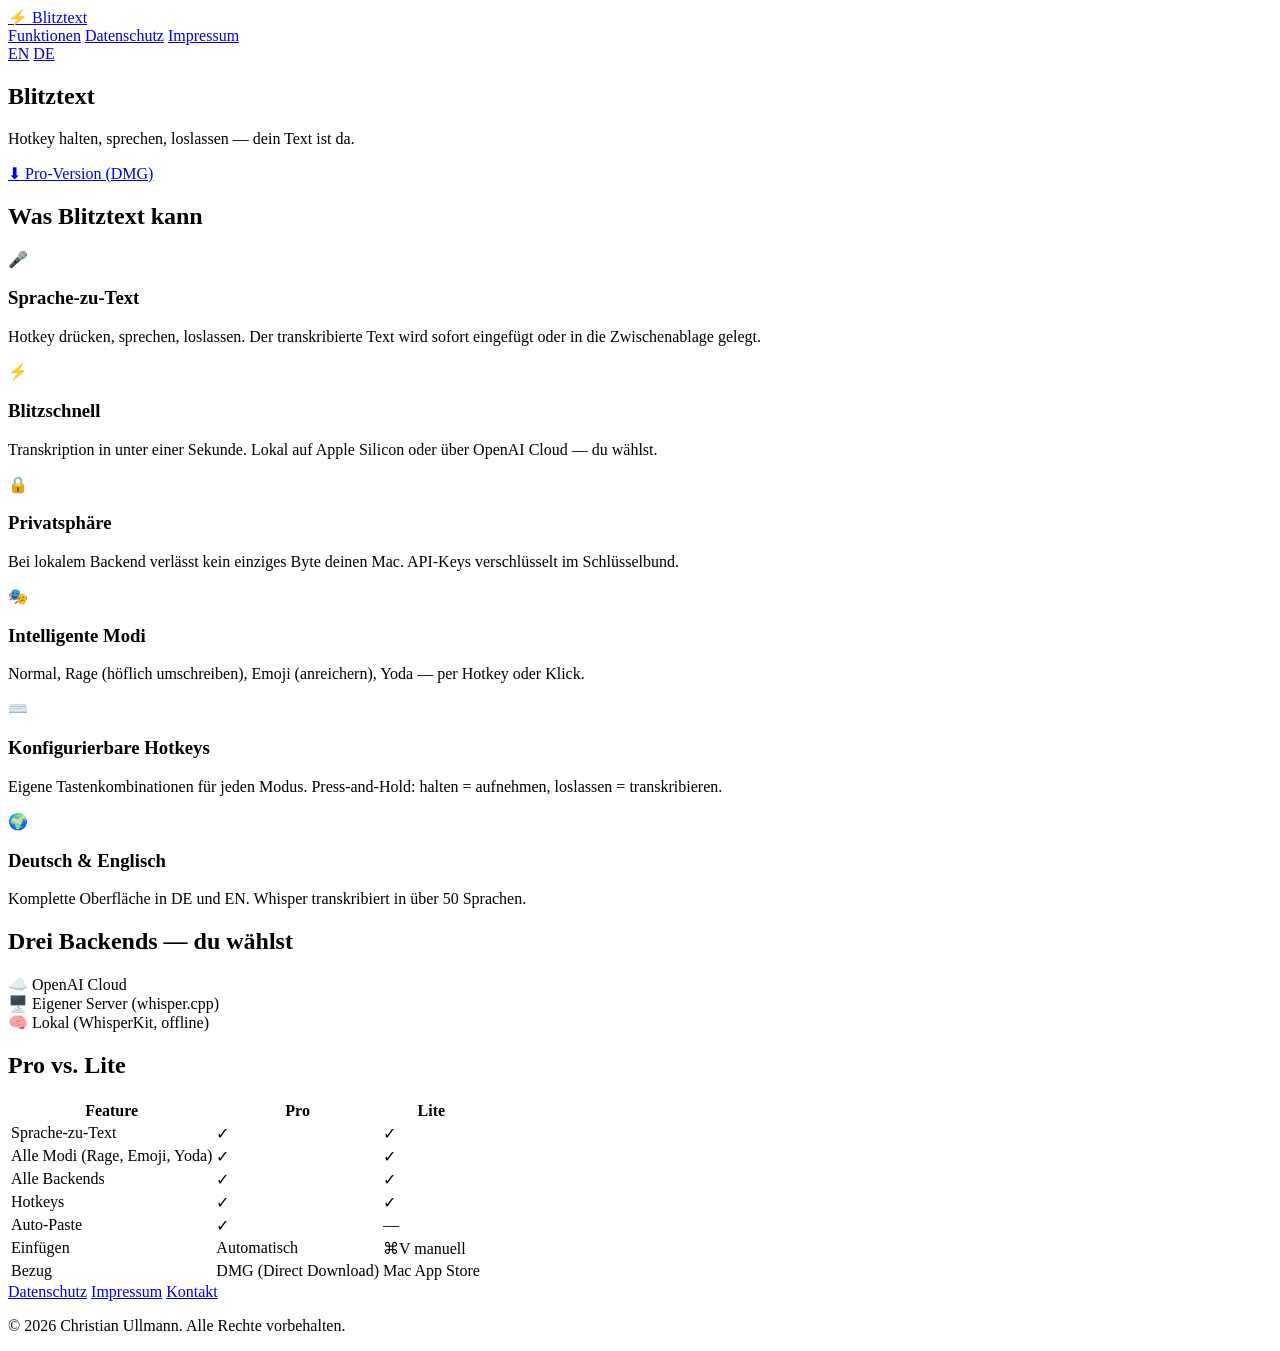
==== index.html @ e0b23c9d "Initial: Website, Privacy Policy, Impressum (DE+EN)" ====
<!doctype html>
<html lang="de">
<head>
    <meta charset="utf-8" />
    <meta name="viewport" content="width=device-width, initial-scale=1" />
    <title>Blitztext — Spracheingabe per Hotkey für macOS</title>
    <meta name="description" content="Blitztext ist eine Menüleisten-App für macOS. Hotkey halten, sprechen, loslassen — der transkribierte Text landet direkt im aktiven Fenster." />
    <meta property="og:title" content="Blitztext — Spracheingabe per Hotkey für macOS" />
    <meta property="og:description" content="Hotkey halten, sprechen, loslassen. Text landet direkt im aktiven Fenster." />
    <meta property="og:type" content="website" />
    <link rel="stylesheet" href="styles.css" />
    <link rel="alternate" hreflang="en" href="en/" />
    <link rel="alternate" hreflang="de" href="./" />
</head>
<body>
    <nav>
        <div class="container">
            <a href="./" class="logo">
                <span class="logo-icon">⚡</span>
                Blitztext
            </a>
            <div class="nav-links">
                <a href="#features">Funktionen</a>
                <a href="privacy.html">Datenschutz</a>
                <a href="impressum.html">Impressum</a>
                <div class="lang-switch">
                    <a href="en/">EN</a>
                    <a href="./" class="active">DE</a>
                </div>
            </div>
        </div>
    </nav>

    <main>
        <section class="hero">
            <div class="container">
                <h1>Blitztext</h1>
                <p class="subtitle">Hotkey halten, sprechen, loslassen — dein Text ist da.</p>
                <div class="hero-buttons">
                    <a href="https://github.com/2000teddy/blitztext/releases" target="_blank" class="btn-pro">⬇ Pro-Version (DMG)</a>
                </div>
            </div>
        </section>

        <section class="features" id="features">
            <div class="container">
                <h2 class="section-title">Was Blitztext kann</h2>
                <div class="features-grid">
                    <div class="feature-card">
                        <div class="feature-icon">🎤</div>
                        <h3>Sprache-zu-Text</h3>
                        <p>Hotkey drücken, sprechen, loslassen. Der transkribierte Text wird sofort eingefügt oder in die Zwischenablage gelegt.</p>
                    </div>
                    <div class="feature-card">
                        <div class="feature-icon">⚡</div>
                        <h3>Blitzschnell</h3>
                        <p>Transkription in unter einer Sekunde. Lokal auf Apple Silicon oder über OpenAI Cloud — du wählst.</p>
                    </div>
                    <div class="feature-card">
                        <div class="feature-icon">🔒</div>
                        <h3>Privatsphäre</h3>
                        <p>Bei lokalem Backend verlässt kein einziges Byte deinen Mac. API-Keys verschlüsselt im Schlüsselbund.</p>
                    </div>
                    <div class="feature-card">
                        <div class="feature-icon">🎭</div>
                        <h3>Intelligente Modi</h3>
                        <p>Normal, Rage (höflich umschreiben), Emoji (anreichern), Yoda — per Hotkey oder Klick.</p>
                    </div>
                    <div class="feature-card">
                        <div class="feature-icon">⌨️</div>
                        <h3>Konfigurierbare Hotkeys</h3>
                        <p>Eigene Tastenkombinationen für jeden Modus. Press-and-Hold: halten = aufnehmen, loslassen = transkribieren.</p>
                    </div>
                    <div class="feature-card">
                        <div class="feature-icon">🌍</div>
                        <h3>Deutsch &amp; Englisch</h3>
                        <p>Komplette Oberfläche in DE und EN. Whisper transkribiert in über 50 Sprachen.</p>
                    </div>
                </div>
            </div>
        </section>

        <section class="backends">
            <div class="container">
                <h2 class="section-title">Drei Backends — du wählst</h2>
                <div class="backends-list">
                    <div class="backend-item"><span>☁️ OpenAI Cloud</span></div>
                    <div class="backend-item"><span>🖥️ Eigener Server (whisper.cpp)</span></div>
                    <div class="backend-item"><span>🧠 Lokal (WhisperKit, offline)</span></div>
                </div>
            </div>
        </section>

        <section class="comparison">
            <div class="container">
                <h2 class="section-title">Pro vs. Lite</h2>
                <table>
                    <tr><th>Feature</th><th>Pro</th><th>Lite</th></tr>
                    <tr><td>Sprache-zu-Text</td><td class="check">✓</td><td class="check">✓</td></tr>
                    <tr><td>Alle Modi (Rage, Emoji, Yoda)</td><td class="check">✓</td><td class="check">✓</td></tr>
                    <tr><td>Alle Backends</td><td class="check">✓</td><td class="check">✓</td></tr>
                    <tr><td>Hotkeys</td><td class="check">✓</td><td class="check">✓</td></tr>
                    <tr><td>Auto-Paste</td><td class="check">✓</td><td class="cross">—</td></tr>
                    <tr><td>Einfügen</td><td>Automatisch</td><td>⌘V manuell</td></tr>
                    <tr><td>Bezug</td><td>DMG (Direct Download)</td><td>Mac App Store</td></tr>
                </table>
            </div>
        </section>
    </main>

    <footer>
        <div class="container">
            <div class="footer-content">
                <div class="footer-links">
                    <a href="privacy.html">Datenschutz</a>
                    <a href="impressum.html">Impressum</a>
                    <a href="mailto:axxsys@gmail.com">Kontakt</a>
                </div>
                <p class="copyright">&copy; 2026 Christian Ullmann. Alle Rechte vorbehalten.</p>
            </div>
        </div>
    </footer>
</body>
</html>
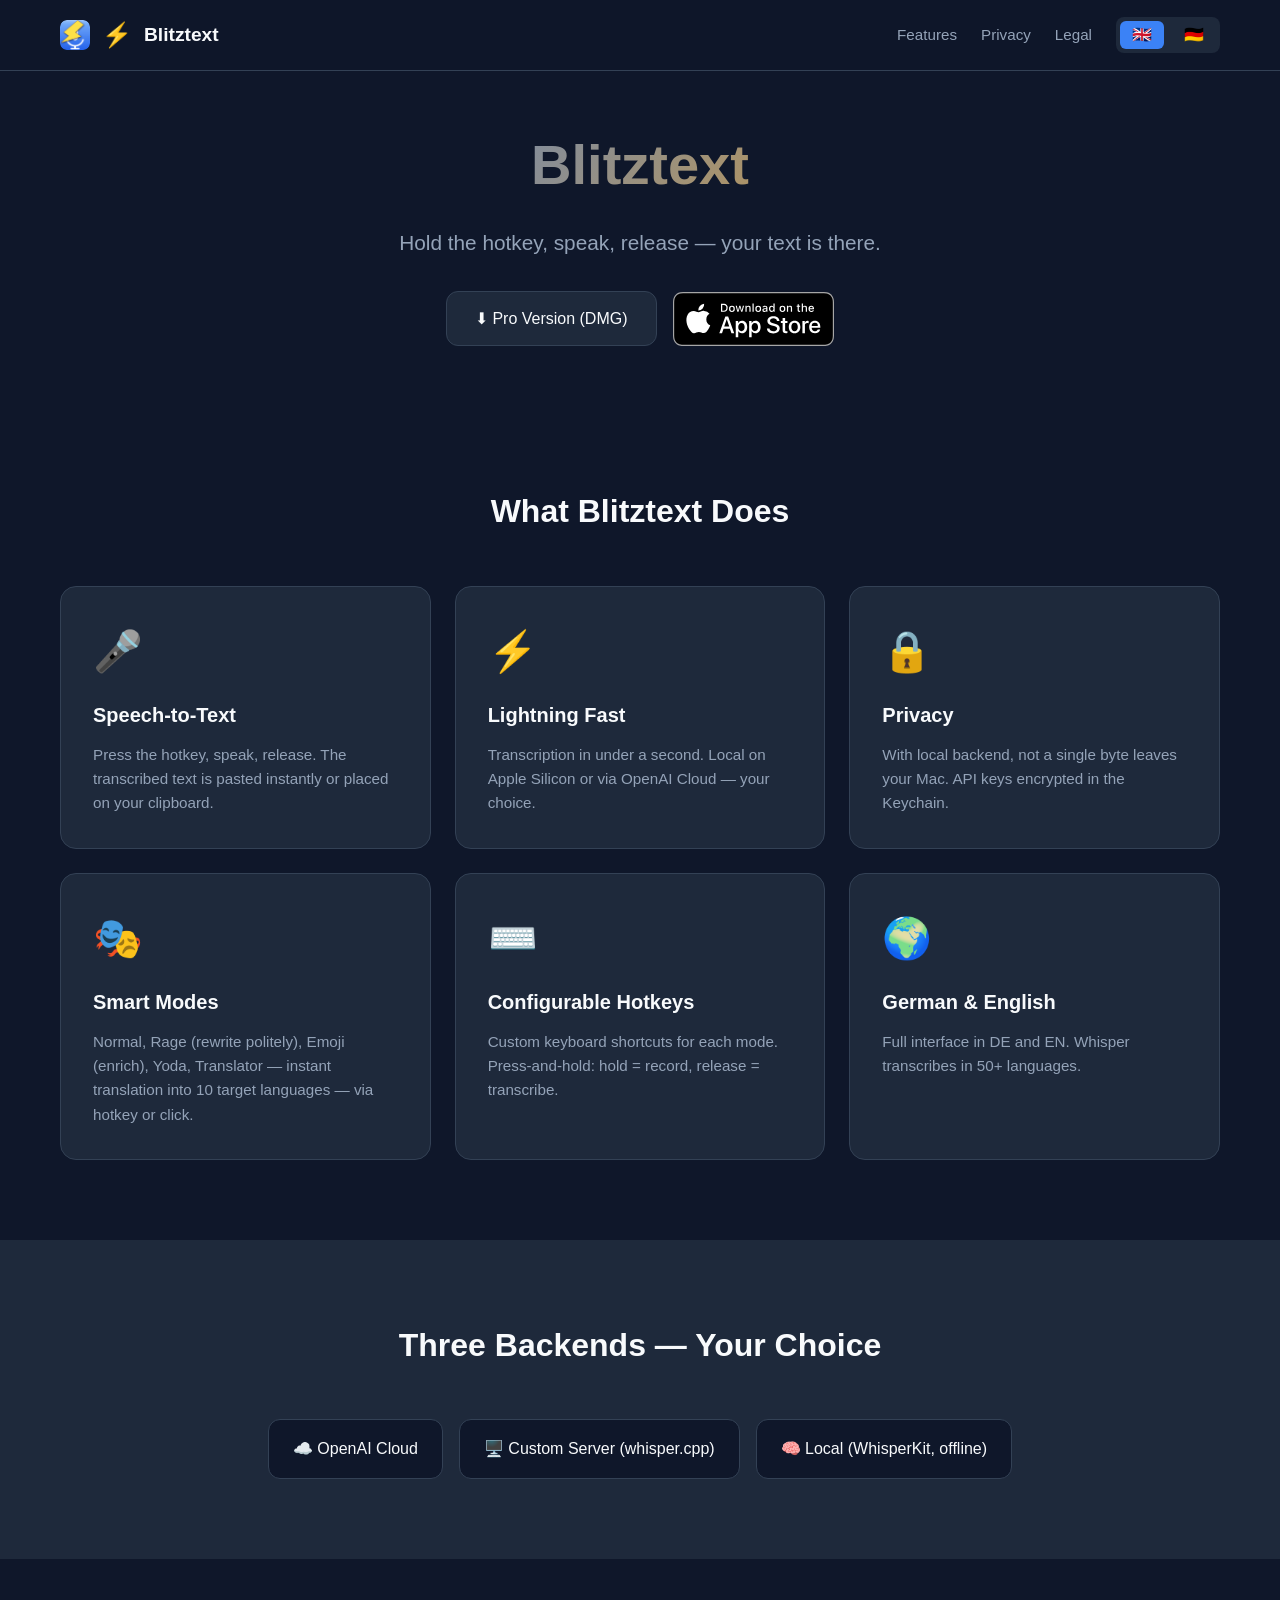
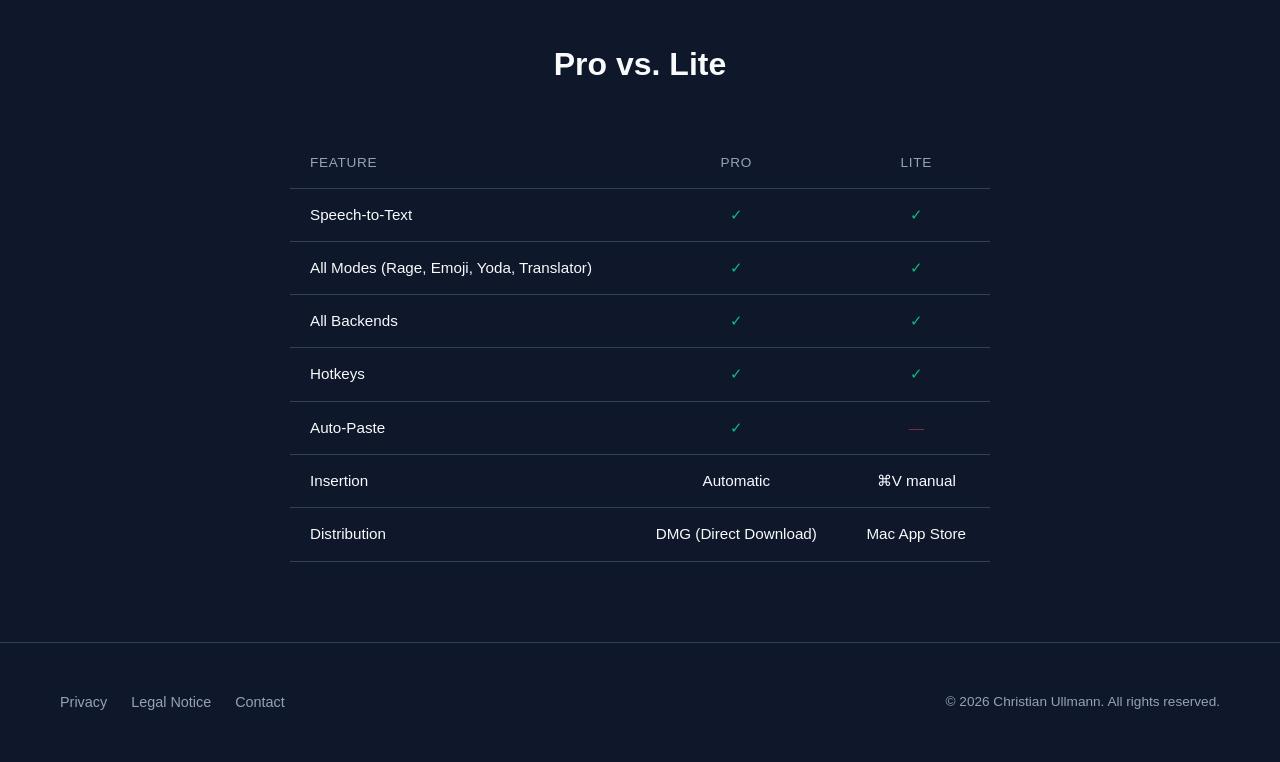
==== commit 4a0eab32: "feat: EN als Startseite, Translator-Modus, App-Icon, App Store Badge, Flaggen, Safari-Fixes W1: EN i" ====
--- a/index.html
+++ b/index.html
@@ -1,31 +1,32 @@
 <!doctype html>
-<html lang="de">
+<html lang="en">
 <head>
     <meta charset="utf-8" />
     <meta name="viewport" content="width=device-width, initial-scale=1" />
-    <title>Blitztext — Spracheingabe per Hotkey für macOS</title>
-    <meta name="description" content="Blitztext ist eine Menüleisten-App für macOS. Hotkey halten, sprechen, loslassen — der transkribierte Text landet direkt im aktiven Fenster." />
-    <meta property="og:title" content="Blitztext — Spracheingabe per Hotkey für macOS" />
-    <meta property="og:description" content="Hotkey halten, sprechen, loslassen. Text landet direkt im aktiven Fenster." />
+    <title>Blitztext — Voice Input via Hotkey for macOS</title>
+    <meta name="description" content="Blitztext is a menu bar app for macOS. Hold a hotkey, speak, release — your transcribed text appears instantly." />
+    <meta property="og:title" content="Blitztext — Voice Input via Hotkey for macOS" />
+    <meta property="og:description" content="Hold a hotkey, speak, release. Your text appears instantly." />
     <meta property="og:type" content="website" />
     <link rel="stylesheet" href="styles.css" />
-    <link rel="alternate" hreflang="en" href="en/" />
-    <link rel="alternate" hreflang="de" href="./" />
+    <link rel="alternate" hreflang="en" href="./" />
+    <link rel="alternate" hreflang="de" href="de/" />
 </head>
 <body>
     <nav>
         <div class="container">
             <a href="./" class="logo">
-                <span class="logo-icon">⚡</span>
+                <img src="blitztext-icon-1024.png" alt="Blitztext Icon" class="logo-app-icon" />
+                <span class="logo-icon">&#x26A1;</span>
                 Blitztext
             </a>
             <div class="nav-links">
-                <a href="#features">Funktionen</a>
-                <a href="privacy.html">Datenschutz</a>
-                <a href="impressum.html">Impressum</a>
+                <a href="#features">Features</a>
+                <a href="privacy.html">Privacy</a>
+                <a href="impressum.html">Legal</a>
                 <div class="lang-switch">
-                    <a href="en/">EN</a>
-                    <a href="./" class="active">DE</a>
+                    <a href="./" class="active">&#x1F1EC;&#x1F1E7;</a>
+                    <a href="de/">&#x1F1E9;&#x1F1EA;</a>
                 </div>
             </div>
         </div>
@@ -35,46 +36,49 @@
         <section class="hero">
             <div class="container">
                 <h1>Blitztext</h1>
-                <p class="subtitle">Hotkey halten, sprechen, loslassen — dein Text ist da.</p>
+                <p class="subtitle">Hold the hotkey, speak, release — your text is there.</p>
                 <div class="hero-buttons">
-                    <a href="https://github.com/2000teddy/blitztext/releases" target="_blank" class="btn-pro">⬇ Pro-Version (DMG)</a>
+                    <a href="https://github.com/2000teddy/blitztext/releases" target="_blank" class="btn-pro">&#x2B07; Pro Version (DMG)</a>
+                    <a href="#" class="btn-appstore">
+                        <img src="download-on-the-app-store.svg" alt="Download on the App Store" class="app-store-badge" />
+                    </a>
                 </div>
             </div>
         </section>
 
         <section class="features" id="features">
             <div class="container">
-                <h2 class="section-title">Was Blitztext kann</h2>
+                <h2 class="section-title">What Blitztext Does</h2>
                 <div class="features-grid">
                     <div class="feature-card">
-                        <div class="feature-icon">🎤</div>
-                        <h3>Sprache-zu-Text</h3>
-                        <p>Hotkey drücken, sprechen, loslassen. Der transkribierte Text wird sofort eingefügt oder in die Zwischenablage gelegt.</p>
+                        <div class="feature-icon">&#x1F3A4;</div>
+                        <h3>Speech-to-Text</h3>
+                        <p>Press the hotkey, speak, release. The transcribed text is pasted instantly or placed on your clipboard.</p>
                     </div>
                     <div class="feature-card">
-                        <div class="feature-icon">⚡</div>
-                        <h3>Blitzschnell</h3>
-                        <p>Transkription in unter einer Sekunde. Lokal auf Apple Silicon oder über OpenAI Cloud — du wählst.</p>
+                        <div class="feature-icon">&#x26A1;</div>
+                        <h3>Lightning Fast</h3>
+                        <p>Transcription in under a second. Local on Apple Silicon or via OpenAI Cloud — your choice.</p>
                     </div>
                     <div class="feature-card">
-                        <div class="feature-icon">🔒</div>
-                        <h3>Privatsphäre</h3>
-                        <p>Bei lokalem Backend verlässt kein einziges Byte deinen Mac. API-Keys verschlüsselt im Schlüsselbund.</p>
+                        <div class="feature-icon">&#x1F512;</div>
+                        <h3>Privacy</h3>
+                        <p>With local backend, not a single byte leaves your Mac. API keys encrypted in the Keychain.</p>
                     </div>
                     <div class="feature-card">
-                        <div class="feature-icon">🎭</div>
-                        <h3>Intelligente Modi</h3>
-                        <p>Normal, Rage (höflich umschreiben), Emoji (anreichern), Yoda — per Hotkey oder Klick.</p>
+                        <div class="feature-icon">&#x1F3AD;</div>
+                        <h3>Smart Modes</h3>
+                        <p>Normal, Rage (rewrite politely), Emoji (enrich), Yoda, Translator — instant translation into 10 target languages — via hotkey or click.</p>
                     </div>
                     <div class="feature-card">
-                        <div class="feature-icon">⌨️</div>
-                        <h3>Konfigurierbare Hotkeys</h3>
-                        <p>Eigene Tastenkombinationen für jeden Modus. Press-and-Hold: halten = aufnehmen, loslassen = transkribieren.</p>
+                        <div class="feature-icon">&#x2328;&#xFE0F;</div>
+                        <h3>Configurable Hotkeys</h3>
+                        <p>Custom keyboard shortcuts for each mode. Press-and-hold: hold = record, release = transcribe.</p>
                     </div>
                     <div class="feature-card">
-                        <div class="feature-icon">🌍</div>
-                        <h3>Deutsch &amp; Englisch</h3>
-                        <p>Komplette Oberfläche in DE und EN. Whisper transkribiert in über 50 Sprachen.</p>
+                        <div class="feature-icon">&#x1F30D;</div>
+                        <h3>German &amp; English</h3>
+                        <p>Full interface in DE and EN. Whisper transcribes in 50+ languages.</p>
                     </div>
                 </div>
             </div>
@@ -82,11 +86,11 @@
 
         <section class="backends">
             <div class="container">
-                <h2 class="section-title">Drei Backends — du wählst</h2>
+                <h2 class="section-title">Three Backends — Your Choice</h2>
                 <div class="backends-list">
-                    <div class="backend-item"><span>☁️ OpenAI Cloud</span></div>
-                    <div class="backend-item"><span>🖥️ Eigener Server (whisper.cpp)</span></div>
-                    <div class="backend-item"><span>🧠 Lokal (WhisperKit, offline)</span></div>
+                    <div class="backend-item"><span>&#x2601;&#xFE0F; OpenAI Cloud</span></div>
+                    <div class="backend-item"><span>&#x1F5A5;&#xFE0F; Custom Server (whisper.cpp)</span></div>
+                    <div class="backend-item"><span>&#x1F9E0; Local (WhisperKit, offline)</span></div>
                 </div>
             </div>
         </section>
@@ -96,13 +100,13 @@
                 <h2 class="section-title">Pro vs. Lite</h2>
                 <table>
                     <tr><th>Feature</th><th>Pro</th><th>Lite</th></tr>
-                    <tr><td>Sprache-zu-Text</td><td class="check">✓</td><td class="check">✓</td></tr>
-                    <tr><td>Alle Modi (Rage, Emoji, Yoda)</td><td class="check">✓</td><td class="check">✓</td></tr>
-                    <tr><td>Alle Backends</td><td class="check">✓</td><td class="check">✓</td></tr>
-                    <tr><td>Hotkeys</td><td class="check">✓</td><td class="check">✓</td></tr>
-                    <tr><td>Auto-Paste</td><td class="check">✓</td><td class="cross">—</td></tr>
-                    <tr><td>Einfügen</td><td>Automatisch</td><td>⌘V manuell</td></tr>
-                    <tr><td>Bezug</td><td>DMG (Direct Download)</td><td>Mac App Store</td></tr>
+                    <tr><td>Speech-to-Text</td><td class="check">&#x2713;</td><td class="check">&#x2713;</td></tr>
+                    <tr><td>All Modes (Rage, Emoji, Yoda, Translator)</td><td class="check">&#x2713;</td><td class="check">&#x2713;</td></tr>
+                    <tr><td>All Backends</td><td class="check">&#x2713;</td><td class="check">&#x2713;</td></tr>
+                    <tr><td>Hotkeys</td><td class="check">&#x2713;</td><td class="check">&#x2713;</td></tr>
+                    <tr><td>Auto-Paste</td><td class="check">&#x2713;</td><td class="cross">—</td></tr>
+                    <tr><td>Insertion</td><td>Automatic</td><td>&#x2318;V manual</td></tr>
+                    <tr><td>Distribution</td><td>DMG (Direct Download)</td><td>Mac App Store</td></tr>
                 </table>
             </div>
         </section>
@@ -112,11 +116,11 @@
         <div class="container">
             <div class="footer-content">
                 <div class="footer-links">
-                    <a href="privacy.html">Datenschutz</a>
-                    <a href="impressum.html">Impressum</a>
-                    <a href="mailto:axxsys@gmail.com">Kontakt</a>
+                    <a href="privacy.html">Privacy</a>
+                    <a href="impressum.html">Legal Notice</a>
+                    <a href="mailto:axxsys@gmail.com">Contact</a>
                 </div>
-                <p class="copyright">&copy; 2026 Christian Ullmann. Alle Rechte vorbehalten.</p>
+                <p class="copyright">&copy; 2026 Christian Ullmann. All rights reserved.</p>
             </div>
         </div>
     </footer>
--- a/styles.css
+++ b/styles.css
@@ -0,0 +1,611 @@
+/* Blitztext — Website Styles */
+
+:root {
+    --primary-color: #3b82f6;
+    --primary-dark: #2563eb;
+    --secondary-color: #f59e0b;
+    --background: #0f172a;
+    --surface: #1e293b;
+    --surface-light: #334155;
+    --text-primary: #f8fafc;
+    --text-secondary: #94a3b8;
+    --accent-green: #10b981;
+    --accent-red: #ef4444;
+}
+
+* {
+    margin: 0;
+    padding: 0;
+    box-sizing: border-box;
+}
+
+body {
+    font-family: -apple-system, BlinkMacSystemFont, 'SF Pro Display', 'Segoe UI', Roboto, sans-serif;
+    background: var(--background);
+    color: var(--text-primary);
+    line-height: 1.6;
+}
+
+.container {
+    max-width: 1200px;
+    margin: 0 auto;
+    padding: 0 20px;
+}
+
+/* Navigation */
+nav {
+    background: rgba(15, 23, 42, 0.95);
+    -webkit-backdrop-filter: blur(10px);
+    backdrop-filter: blur(10px);
+    position: fixed;
+    top: 0;
+    left: 0;
+    right: 0;
+    z-index: 100;
+    border-bottom: 1px solid var(--surface-light);
+}
+
+nav .container {
+    display: -webkit-flex;
+    display: flex;
+    -webkit-justify-content: space-between;
+    justify-content: space-between;
+    -webkit-align-items: center;
+    align-items: center;
+    padding: 16px 20px;
+}
+
+.logo {
+    display: -webkit-flex;
+    display: flex;
+    -webkit-align-items: center;
+    align-items: center;
+    gap: 12px;
+    text-decoration: none;
+    color: var(--text-primary);
+    font-weight: 600;
+    font-size: 1.2rem;
+}
+
+.logo-app-icon {
+    width: 30px;
+    height: 30px;
+    border-radius: 7px;
+    object-fit: cover;
+}
+
+.logo-icon {
+    font-size: 1.5rem;
+}
+
+.nav-links {
+    display: -webkit-flex;
+    display: flex;
+    gap: 24px;
+    -webkit-align-items: center;
+    align-items: center;
+}
+
+.nav-links a {
+    color: var(--text-secondary);
+    text-decoration: none;
+    -webkit-transition: color 0.2s;
+    transition: color 0.2s;
+    font-size: 0.95rem;
+}
+
+.nav-links a:hover {
+    color: var(--primary-color);
+}
+
+.lang-switch {
+    display: -webkit-flex;
+    display: flex;
+    gap: 8px;
+    padding: 4px;
+    background: var(--surface);
+    border-radius: 8px;
+}
+
+.lang-switch a {
+    padding: 6px 12px;
+    border-radius: 6px;
+    font-size: 1rem;
+    line-height: 1;
+}
+
+.lang-switch a.active {
+    background: var(--primary-color);
+    color: white;
+}
+
+/* Hero Section */
+.hero {
+    padding: 120px 0 60px;
+    text-align: center;
+}
+
+.hero-banner {
+    width: 100%;
+    max-width: 900px;
+    border-radius: 20px;
+    box-shadow: 0 25px 50px rgba(0, 0, 0, 0.5);
+    margin-bottom: 40px;
+}
+
+.hero h1 {
+    font-size: 3.5rem;
+    font-weight: 700;
+    margin-bottom: 16px;
+    background: -webkit-linear-gradient(135deg, var(--primary-color), var(--secondary-color));
+    background: linear-gradient(135deg, var(--primary-color), var(--secondary-color));
+    -webkit-background-clip: text;
+    -webkit-text-fill-color: transparent;
+    background-clip: text;
+}
+
+.hero .subtitle {
+    font-size: 1.3rem;
+    color: var(--text-secondary);
+    max-width: 600px;
+    margin: 0 auto 32px;
+}
+
+.hero-buttons {
+    display: -webkit-flex;
+    display: flex;
+    -webkit-justify-content: center;
+    justify-content: center;
+    gap: 16px;
+    -webkit-flex-wrap: wrap;
+    flex-wrap: wrap;
+    -webkit-align-items: center;
+    align-items: center;
+}
+
+.app-store-badge {
+    height: 54px;
+    -webkit-transition: -webkit-transform 0.2s;
+    transition: transform 0.2s;
+}
+
+.btn-appstore {
+    display: -webkit-inline-flex;
+    display: inline-flex;
+    -webkit-align-items: center;
+    align-items: center;
+    text-decoration: none;
+}
+
+.btn-appstore:hover .app-store-badge {
+    -webkit-transform: scale(1.05);
+    transform: scale(1.05);
+}
+
+.btn-pro {
+    display: -webkit-inline-flex;
+    display: inline-flex;
+    -webkit-align-items: center;
+    align-items: center;
+    gap: 8px;
+    padding: 14px 28px;
+    background: var(--surface);
+    color: var(--text-primary);
+    text-decoration: none;
+    border-radius: 12px;
+    border: 1px solid var(--surface-light);
+    font-size: 1rem;
+    font-weight: 500;
+    -webkit-transition: -webkit-transform 0.2s, background 0.2s;
+    transition: transform 0.2s, background 0.2s;
+}
+
+.btn-pro:hover {
+    -webkit-transform: scale(1.05);
+    transform: scale(1.05);
+    background: var(--surface-light);
+}
+
+/* Features Section */
+.features {
+    padding: 80px 0;
+}
+
+.section-title {
+    text-align: center;
+    font-size: 2rem;
+    margin-bottom: 48px;
+}
+
+.features-grid {
+    display: -ms-grid;
+    display: grid;
+    grid-template-columns: repeat(auto-fit, minmax(280px, 1fr));
+    gap: 24px;
+}
+
+.feature-card {
+    background: var(--surface);
+    border-radius: 16px;
+    padding: 32px;
+    border: 1px solid var(--surface-light);
+    -webkit-transition: -webkit-transform 0.2s, box-shadow 0.2s;
+    transition: transform 0.2s, box-shadow 0.2s;
+}
+
+.feature-card:hover {
+    -webkit-transform: translateY(-4px);
+    transform: translateY(-4px);
+    box-shadow: 0 12px 40px rgba(0, 0, 0, 0.3);
+}
+
+.feature-icon {
+    font-size: 2.5rem;
+    margin-bottom: 16px;
+}
+
+.feature-card h3 {
+    font-size: 1.25rem;
+    margin-bottom: 12px;
+}
+
+.feature-card p {
+    color: var(--text-secondary);
+    font-size: 0.95rem;
+}
+
+/* Backends Section */
+.backends {
+    padding: 80px 0;
+    background: var(--surface);
+}
+
+.backends-list {
+    display: -webkit-flex;
+    display: flex;
+    -webkit-flex-wrap: wrap;
+    flex-wrap: wrap;
+    -webkit-justify-content: center;
+    justify-content: center;
+    gap: 16px;
+    margin-top: 32px;
+}
+
+.backend-item {
+    background: var(--background);
+    border-radius: 12px;
+    padding: 16px 24px;
+    border: 1px solid var(--surface-light);
+    font-size: 1rem;
+}
+
+.backends-grid {
+    display: -ms-grid;
+    display: grid;
+    grid-template-columns: repeat(auto-fit, minmax(300px, 1fr));
+    gap: 24px;
+    margin-top: 32px;
+}
+
+.backend-card {
+    background: var(--background);
+    border-radius: 16px;
+    padding: 32px;
+    border: 1px solid var(--surface-light);
+}
+
+.backend-card h3 {
+    font-size: 1.2rem;
+    margin-bottom: 12px;
+}
+
+.backend-card p {
+    color: var(--text-secondary);
+    font-size: 0.95rem;
+}
+
+.badge {
+    display: inline-block;
+    padding: 4px 10px;
+    border-radius: 6px;
+    font-size: 0.75rem;
+    font-weight: 600;
+    margin-bottom: 12px;
+}
+
+.badge-cloud { background: rgba(59, 130, 246, 0.2); color: var(--primary-color); }
+.badge-local { background: rgba(16, 185, 129, 0.2); color: var(--accent-green); }
+.badge-custom { background: rgba(245, 158, 11, 0.2); color: var(--secondary-color); }
+
+/* Comparison Section */
+.comparison {
+    padding: 80px 0;
+}
+
+.comparison table,
+table {
+    max-width: 700px;
+    margin: 32px auto 0;
+    border-collapse: collapse;
+    width: 100%;
+}
+
+.comparison th,
+.comparison td {
+    padding: 14px 20px;
+    text-align: left;
+    border-bottom: 1px solid var(--surface-light);
+    font-size: 0.95rem;
+}
+
+.comparison th {
+    color: var(--text-secondary);
+    font-weight: 400;
+    font-size: 0.85rem;
+    text-transform: uppercase;
+    letter-spacing: 0.05em;
+}
+
+.comparison td:nth-child(2),
+.comparison td:nth-child(3) {
+    text-align: center;
+}
+
+.comparison th:nth-child(2),
+.comparison th:nth-child(3) {
+    text-align: center;
+}
+
+.comparison-table {
+    max-width: 700px;
+    margin: 32px auto 0;
+    border-collapse: collapse;
+    width: 100%;
+}
+
+.comparison-table th,
+.comparison-table td {
+    padding: 14px 20px;
+    text-align: left;
+    border-bottom: 1px solid var(--surface-light);
+    font-size: 0.95rem;
+}
+
+.comparison-table th {
+    color: var(--text-secondary);
+    font-weight: 400;
+    font-size: 0.85rem;
+    text-transform: uppercase;
+    letter-spacing: 0.05em;
+}
+
+.comparison-table td:nth-child(2),
+.comparison-table td:nth-child(3) {
+    text-align: center;
+}
+
+.comparison-table th:nth-child(2),
+.comparison-table th:nth-child(3) {
+    text-align: center;
+}
+
+.check { color: var(--accent-green); }
+.cross { color: var(--accent-red); opacity: 0.5; }
+
+/* Footer */
+footer {
+    padding: 48px 0;
+    border-top: 1px solid var(--surface-light);
+}
+
+.footer-content {
+    display: -webkit-flex;
+    display: flex;
+    -webkit-justify-content: space-between;
+    justify-content: space-between;
+    -webkit-align-items: center;
+    align-items: center;
+    -webkit-flex-wrap: wrap;
+    flex-wrap: wrap;
+    gap: 24px;
+}
+
+.footer-links {
+    display: -webkit-flex;
+    display: flex;
+    gap: 24px;
+}
+
+.footer-links a {
+    color: var(--text-secondary);
+    text-decoration: none;
+    font-size: 0.9rem;
+    -webkit-transition: color 0.2s;
+    transition: color 0.2s;
+}
+
+.footer-links a:hover {
+    color: var(--primary-color);
+}
+
+.copyright {
+    color: var(--text-secondary);
+    font-size: 0.85rem;
+}
+
+/* Policy / Impressum Page */
+.policy-page {
+    padding: 120px 0 60px;
+    max-width: 800px;
+    margin: 0 auto;
+}
+
+.policy-page h1 {
+    font-size: 2.5rem;
+    margin-bottom: 16px;
+}
+
+.policy-page .last-updated {
+    color: var(--text-secondary);
+    margin-bottom: 48px;
+}
+
+.policy-page h2 {
+    font-size: 1.5rem;
+    margin-top: 40px;
+    margin-bottom: 16px;
+    color: var(--primary-color);
+}
+
+.policy-page h3 {
+    font-size: 1.15rem;
+    margin-top: 28px;
+    margin-bottom: 12px;
+}
+
+.policy-page p,
+.policy-page li {
+    color: var(--text-secondary);
+    margin-bottom: 16px;
+}
+
+.policy-page ul {
+    padding-left: 24px;
+    margin-bottom: 24px;
+}
+
+.policy-page li {
+    margin-bottom: 8px;
+}
+
+.policy-page a {
+    color: var(--primary-color);
+}
+
+.policy-page strong {
+    color: var(--text-primary);
+}
+
+.policy-page blockquote {
+    background: var(--surface);
+    border-left: 3px solid var(--secondary-color);
+    border-radius: 0 12px 12px 0;
+    padding: 16px 20px;
+    margin: 24px 0;
+    font-size: 0.9rem;
+    color: var(--text-secondary);
+}
+
+.policy-page table {
+    width: 100%;
+    border-collapse: collapse;
+    margin: 16px 0 24px;
+}
+
+.policy-page th,
+.policy-page td {
+    padding: 10px 14px;
+    text-align: left;
+    border: 1px solid var(--surface-light);
+    font-size: 0.9rem;
+    color: var(--text-secondary);
+}
+
+.policy-page th {
+    background: var(--surface);
+    color: var(--text-primary);
+    font-weight: 600;
+    white-space: nowrap;
+    width: 160px;
+}
+
+.notice-box {
+    background: var(--surface);
+    border-left: 3px solid var(--secondary-color);
+    border-radius: 0 12px 12px 0;
+    padding: 16px 20px;
+    margin: 24px 0;
+    font-size: 0.9rem;
+    color: var(--text-secondary);
+}
+
+.notice-box strong {
+    color: var(--secondary-color);
+}
+
+.contact-box {
+    background: var(--surface);
+    border-radius: 12px;
+    padding: 24px;
+    margin-top: 32px;
+    border: 1px solid var(--surface-light);
+}
+
+.contact-box a {
+    color: var(--primary-color);
+}
+
+.back-link {
+    display: inline-block;
+    margin-top: 40px;
+    color: var(--primary-color);
+    text-decoration: none;
+    font-size: 0.95rem;
+}
+
+.back-link:hover {
+    text-decoration: underline;
+}
+
+/* Responsive */
+@media (max-width: 768px) {
+    .hero h1 {
+        font-size: 2rem;
+    }
+
+    .hero .subtitle {
+        font-size: 1.1rem;
+    }
+
+    nav .container {
+        -webkit-flex-direction: column;
+        flex-direction: column;
+        gap: 16px;
+    }
+
+    .nav-links {
+        -webkit-flex-wrap: wrap;
+        flex-wrap: wrap;
+        -webkit-justify-content: center;
+        justify-content: center;
+    }
+
+    .footer-content {
+        -webkit-flex-direction: column;
+        flex-direction: column;
+        text-align: center;
+    }
+
+    .footer-links {
+        -webkit-flex-wrap: wrap;
+        flex-wrap: wrap;
+        -webkit-justify-content: center;
+        justify-content: center;
+    }
+
+    .hero-buttons {
+        -webkit-flex-direction: column;
+        flex-direction: column;
+        -webkit-align-items: center;
+        align-items: center;
+    }
+
+    .comparison-table {
+        font-size: 0.85rem;
+    }
+
+    .comparison-table th,
+    .comparison-table td {
+        padding: 10px 12px;
+    }
+}
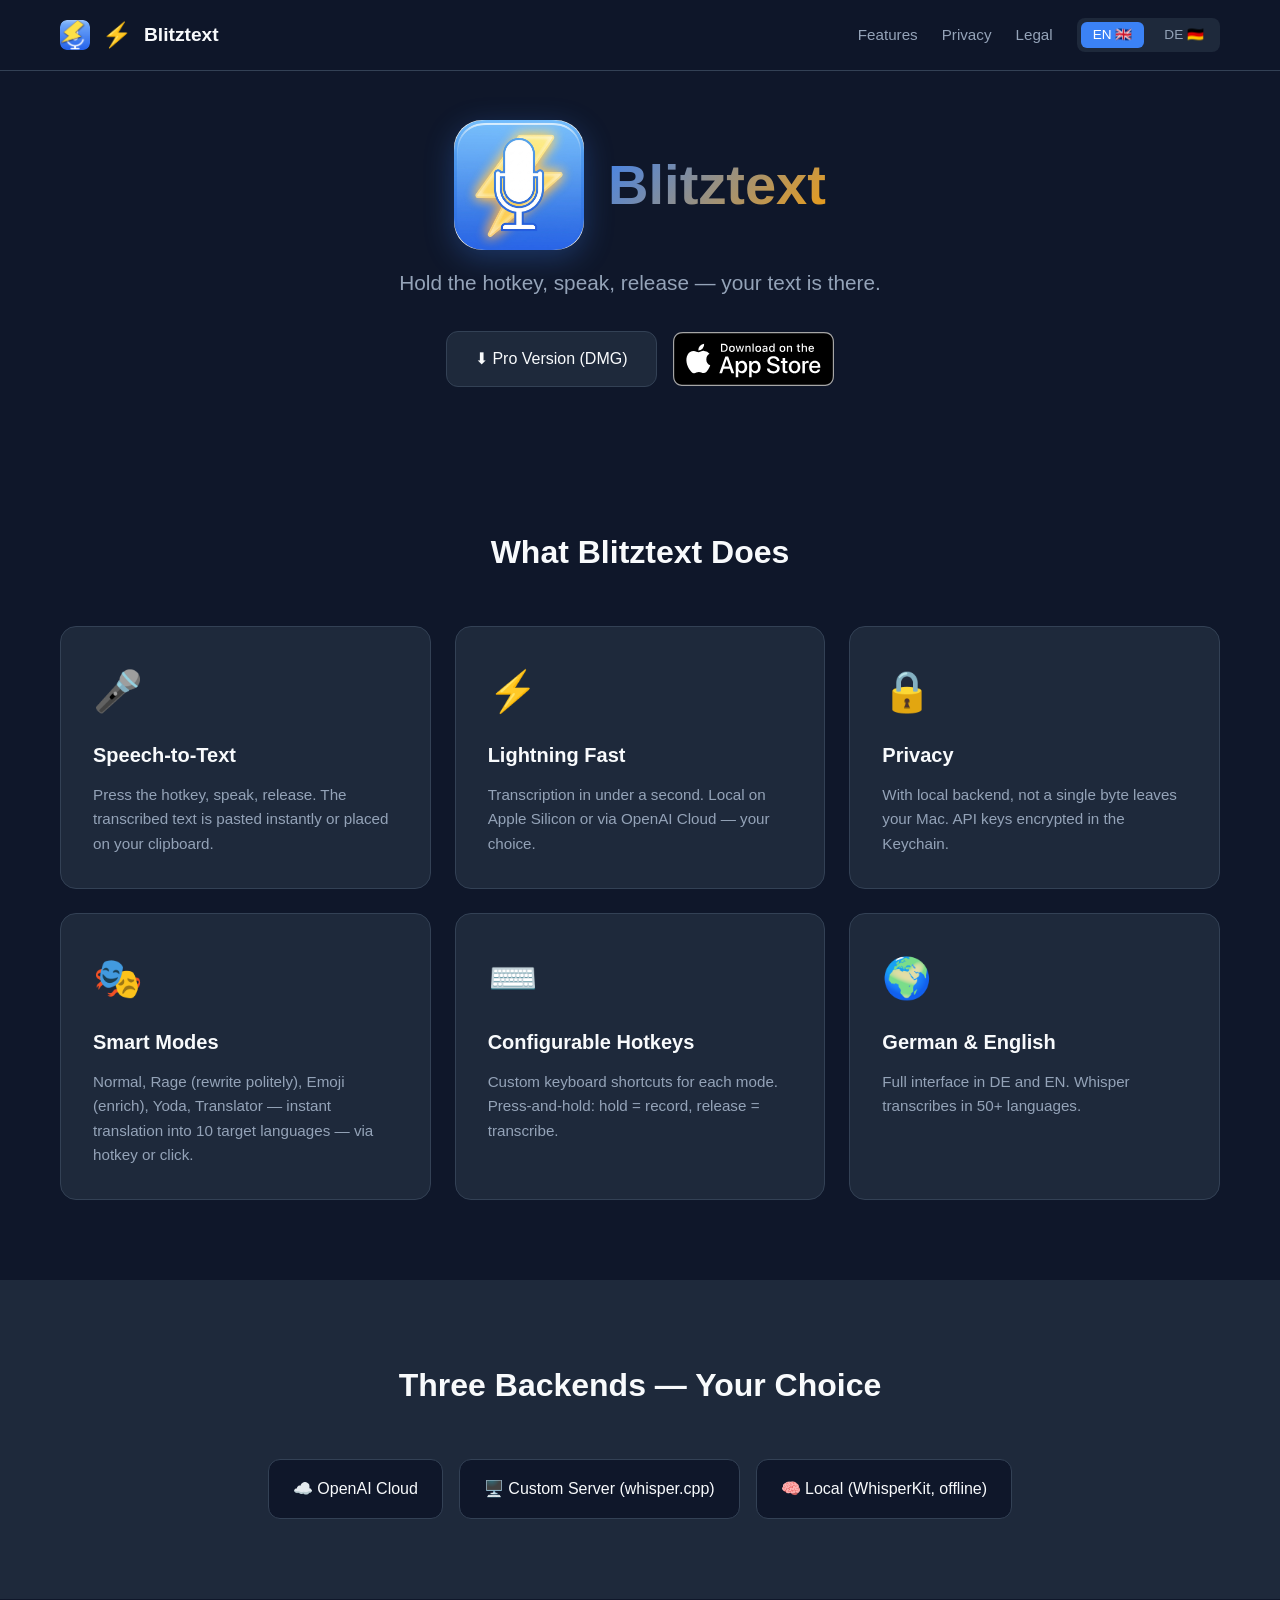
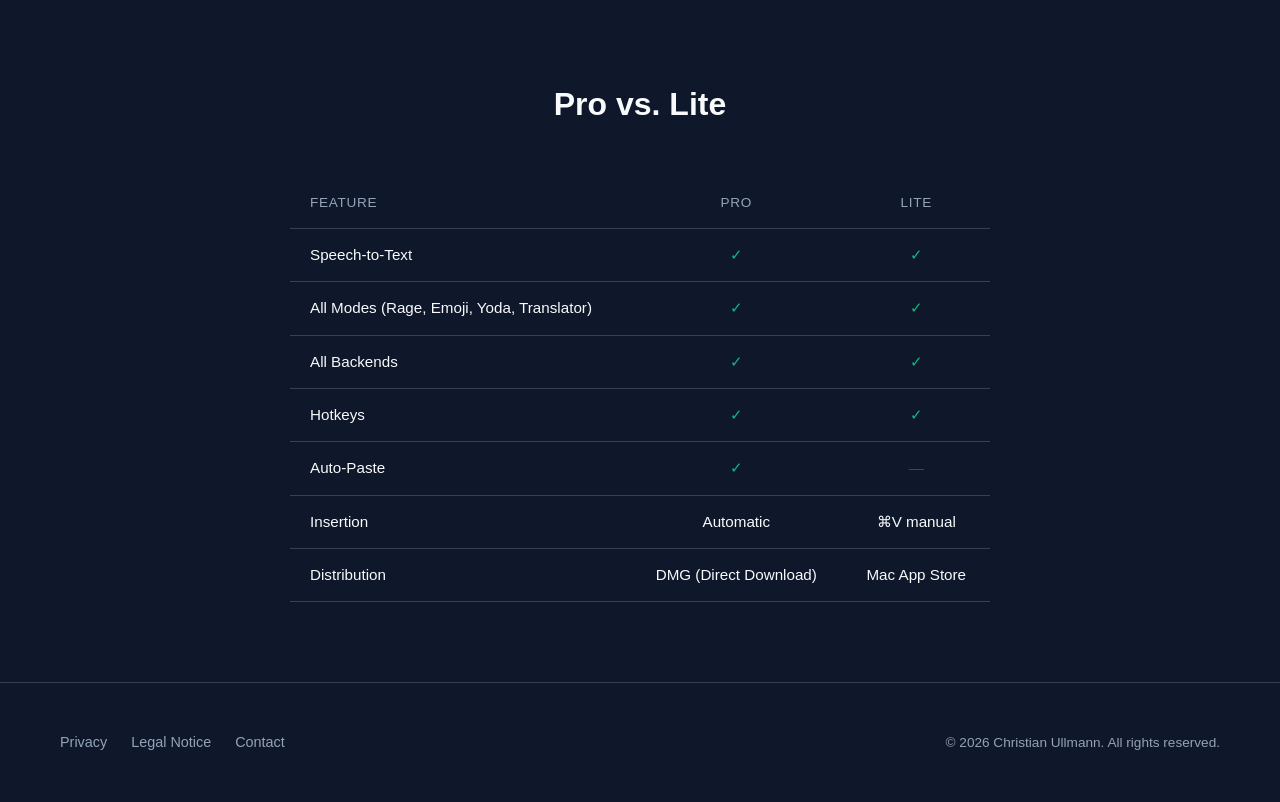
==== commit c9daff63: "feat: Hero App-Icon + Sprachwechsel verbessert - App-Icon (blitztext-app-icon.png) vor der Hero-Uebe" ====
--- a/index.html
+++ b/index.html
@@ -25,8 +25,8 @@
                 <a href="privacy.html">Privacy</a>
                 <a href="impressum.html">Legal</a>
                 <div class="lang-switch">
-                    <a href="./" class="active">&#x1F1EC;&#x1F1E7;</a>
-                    <a href="de/">&#x1F1E9;&#x1F1EA;</a>
+                    <a href="./" class="active">EN &#x1F1EC;&#x1F1E7;</a>
+                    <a href="de/">DE &#x1F1E9;&#x1F1EA;</a>
                 </div>
             </div>
         </div>
@@ -35,7 +35,10 @@
     <main>
         <section class="hero">
             <div class="container">
-                <h1>Blitztext</h1>
+                <div class="hero-title-row">
+                    <img src="blitztext-app-icon.png" alt="Blitztext App Icon" class="hero-app-icon" />
+                    <h1>Blitztext</h1>
+                </div>
                 <p class="subtitle">Hold the hotkey, speak, release — your text is there.</p>
                 <div class="hero-buttons">
                     <a href="https://github.com/2000teddy/blitztext/releases" target="_blank" class="btn-pro">&#x2B07; Pro Version (DMG)</a>
--- a/styles.css
+++ b/styles.css
@@ -110,8 +110,18 @@
 .lang-switch a {
     padding: 6px 12px;
     border-radius: 6px;
-    font-size: 1rem;
+    font-size: 0.85rem;
+    font-weight: 500;
     line-height: 1;
+    white-space: nowrap;
+    color: var(--text-secondary);
+    -webkit-transition: background 0.2s, color 0.2s;
+    transition: background 0.2s, color 0.2s;
+}
+
+.lang-switch a:hover {
+    background: var(--surface-light);
+    color: var(--text-primary);
 }
 
 .lang-switch a.active {
@@ -123,6 +133,26 @@
 .hero {
     padding: 120px 0 60px;
     text-align: center;
+}
+
+.hero-title-row {
+    display: -webkit-flex;
+    display: flex;
+    -webkit-align-items: center;
+    align-items: center;
+    -webkit-justify-content: center;
+    justify-content: center;
+    gap: 24px;
+    margin-bottom: 16px;
+}
+
+.hero-app-icon {
+    width: 130px;
+    height: 130px;
+    border-radius: 28px;
+    object-fit: cover;
+    flex-shrink: 0;
+    box-shadow: 0 8px 30px rgba(59, 130, 246, 0.3);
 }
 
 .hero-banner {
@@ -136,7 +166,7 @@
 .hero h1 {
     font-size: 3.5rem;
     font-weight: 700;
-    margin-bottom: 16px;
+    margin-bottom: 0;
     background: -webkit-linear-gradient(135deg, var(--primary-color), var(--secondary-color));
     background: linear-gradient(135deg, var(--primary-color), var(--secondary-color));
     -webkit-background-clip: text;
@@ -559,6 +589,18 @@
 
 /* Responsive */
 @media (max-width: 768px) {
+    .hero-title-row {
+        -webkit-flex-direction: column;
+        flex-direction: column;
+        gap: 16px;
+    }
+
+    .hero-app-icon {
+        width: 100px;
+        height: 100px;
+        border-radius: 22px;
+    }
+
     .hero h1 {
         font-size: 2rem;
     }
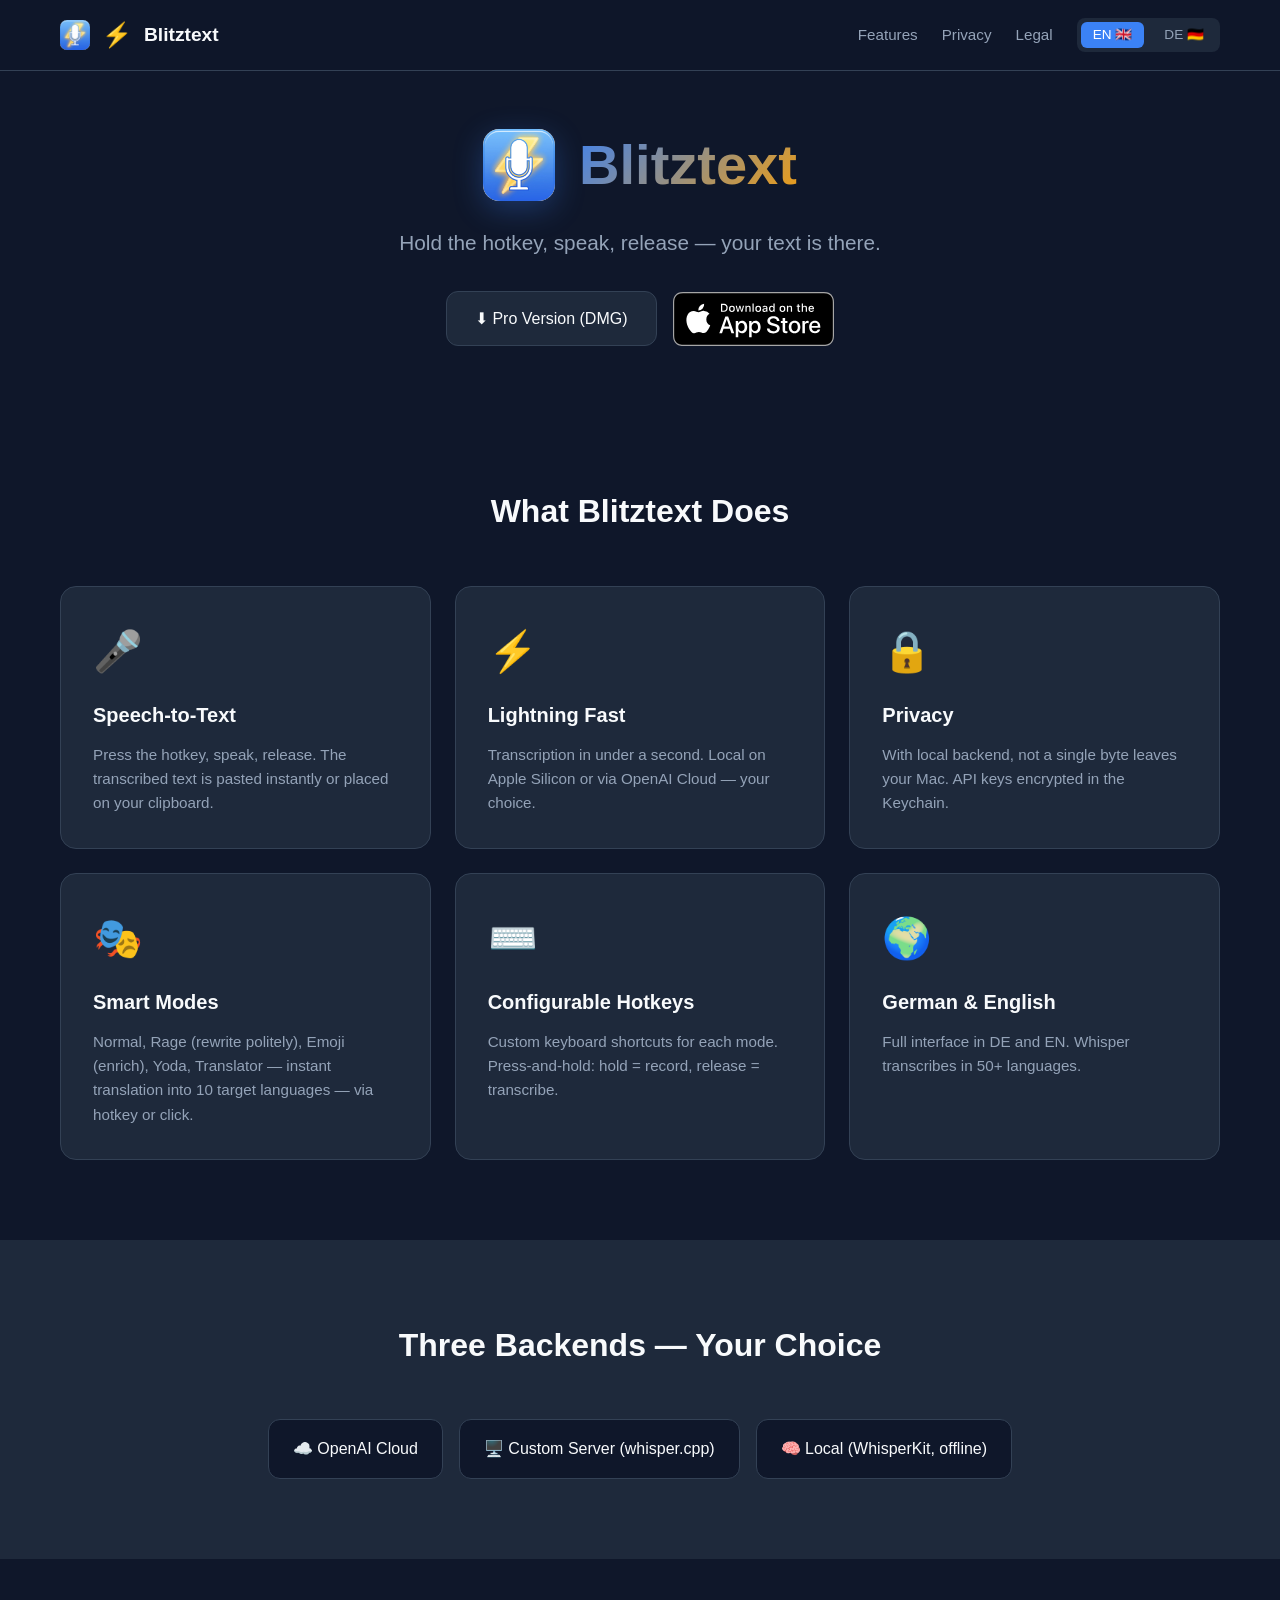
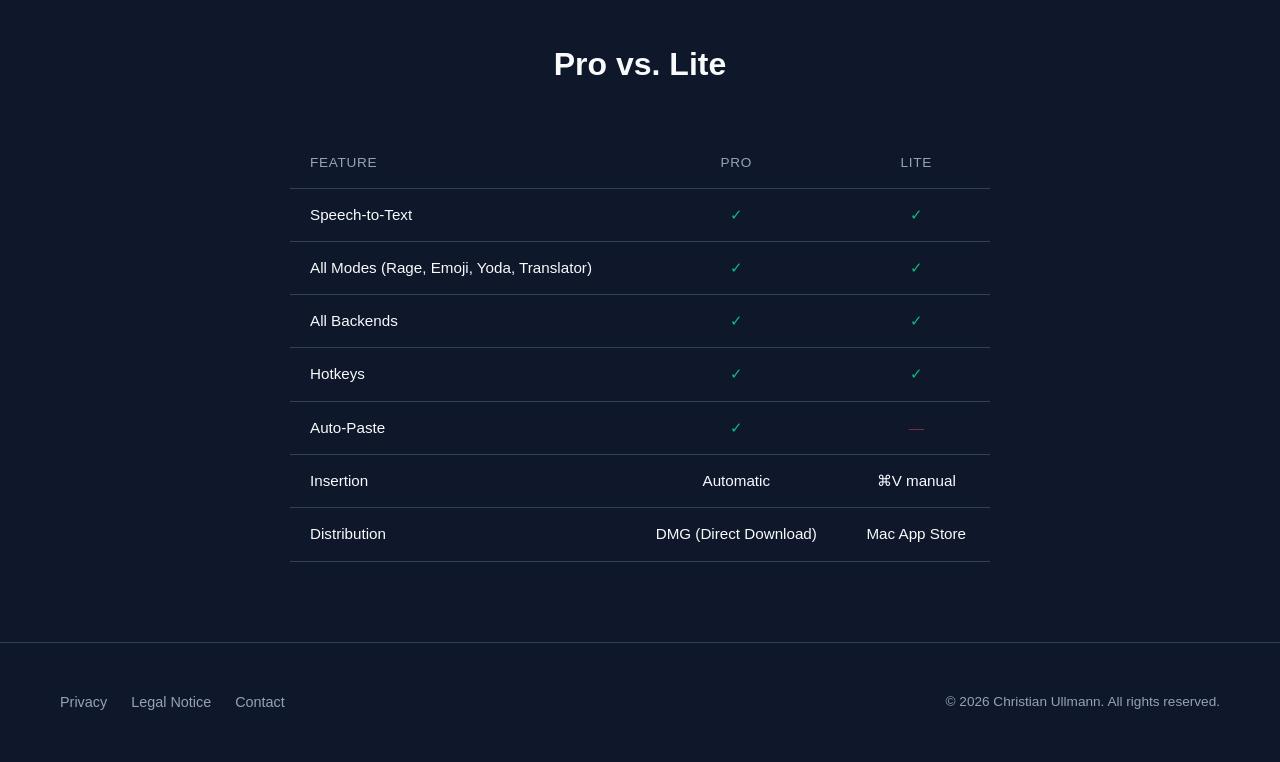
==== commit 0c9294fb: "fix: hässliches Nav-Icon durch korrektes App-Icon ersetzt" ====
--- a/index.html
+++ b/index.html
@@ -16,7 +16,7 @@
     <nav>
         <div class="container">
             <a href="./" class="logo">
-                <img src="blitztext-icon-1024.png" alt="Blitztext Icon" class="logo-app-icon" />
+                <img src="blitztext-nav-icon.png" alt="Blitztext Icon" class="logo-app-icon" />
                 <span class="logo-icon">&#x26A1;</span>
                 Blitztext
             </a>
--- a/styles.css
+++ b/styles.css
@@ -147,9 +147,9 @@
 }
 
 .hero-app-icon {
-    width: 130px;
-    height: 130px;
-    border-radius: 28px;
+    width: 72px;
+    height: 72px;
+    border-radius: 16px;
     object-fit: cover;
     flex-shrink: 0;
     box-shadow: 0 8px 30px rgba(59, 130, 246, 0.3);
@@ -596,9 +596,9 @@
     }
 
     .hero-app-icon {
-        width: 100px;
-        height: 100px;
-        border-radius: 22px;
+        width: 60px;
+        height: 60px;
+        border-radius: 14px;
     }
 
     .hero h1 {
